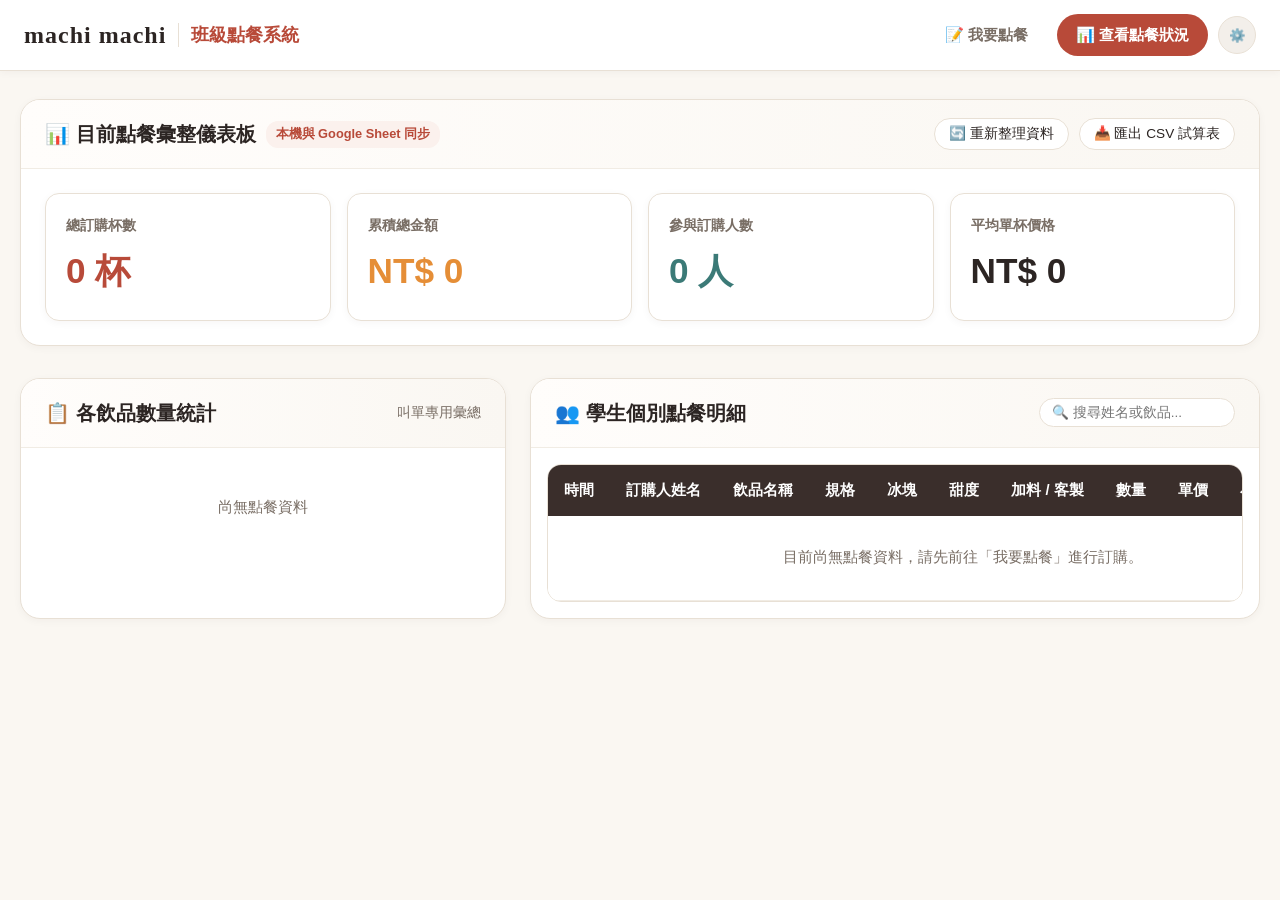
==== orders.html @ 0bf834de "feat: 麥吉 machi machi 班級手搖飲點餐系統 (遵循2列表單與即時價格規範)" ====
<!DOCTYPE html>
<html lang="zh-TW">
<head>
  <meta charset="UTF-8">
  <meta name="viewport" content="width=device-width, initial-scale=1.0">
  <title>查看目前點餐狀況 - 麥吉 machi machi</title>
  <link rel="stylesheet" href="css/style.css">
  <link rel="icon" href="data:image/svg+xml,<svg xmlns='http://www.w3.org/2000/svg' viewBox='0 0 100 100'><text y='.9em' font-size='90'>📊</text></svg>">
</head>
<body>

  <!-- 頂部功能與導覽列 -->
  <header class="site-header">
    <div class="header-inner">
      <a href="index.html" class="brand-area">
        <span class="brand-logo-text">machi machi</span>
        <div class="brand-divider"></div>
        <span class="brand-title">班級點餐系統</span>
      </a>
      <nav class="header-nav">
        <a href="index.html" class="nav-btn">📝 我要點餐</a>
        <a href="orders.html" class="nav-btn active">📊 查看點餐狀況</a>
        <button type="button" class="api-config-btn" id="openSettingsBtn" title="設定 Google Sheet 串接網址">⚙️</button>
      </nav>
    </div>
  </header>

  <!-- 頁面主體 -->
  <main class="page-container">

    <!-- 第一列：點餐狀況摘要統計看板 -->
    <section class="page-row" aria-label="第一列：點餐摘要看板">
      <div class="section-card">
        <div class="card-header-bar">
          <div class="card-title-group">
            <h2>📊 目前點餐彙整儀表板</h2>
            <span class="badge-tag" id="syncStatusBadge">本機與 Google Sheet 同步</span>
          </div>
          <div style="display:flex; gap:10px;">
            <button type="button" class="toggle-menu-btn" id="btnRefreshOrders">🔄 重新整理資料</button>
            <button type="button" class="toggle-menu-btn" id="btnExportCsv">📥 匯出 CSV 試算表</button>
          </div>
        </div>
        <div class="card-body">
          <div class="orders-stats-row">
            <div class="stat-box">
              <span class="stat-label">總訂購杯數</span>
              <span class="stat-number" id="statTotalCups">0</span>
            </div>
            <div class="stat-box">
              <span class="stat-label">累積總金額</span>
              <span class="stat-number" style="color:var(--color-accent);" id="statTotalPrice">NT$ 0</span>
            </div>
            <div class="stat-box">
              <span class="stat-label">參與訂購人數</span>
              <span class="stat-number" style="color:var(--color-teal);" id="statTotalPeople">0</span>
            </div>
            <div class="stat-box">
              <span class="stat-label">平均單杯價格</span>
              <span class="stat-number" style="color:var(--color-text-main);" id="statAvgPrice">NT$ 0</span>
            </div>
          </div>
        </div>
      </div>
    </section>

    <!-- 第二列：品項統計彙整 | 詳細點餐明細 -->
    <section class="page-row" style="display:grid; grid-template-columns: 0.8fr 1.2fr; gap:24px;" id="ordersDetailRow" aria-label="第二列：品項統計 | 詳細明細">
      
      <!-- 左區塊：品項分類統計 (方便團購店家快速叫單) -->
      <div class="section-card">
        <div class="card-header-bar">
          <div class="card-title-group">
            <h2>📋 各飲品數量統計</h2>
          </div>
          <span style="font-size:0.85rem; color:var(--color-text-muted);">叫單專用彙總</span>
        </div>
        <div class="card-body">
          <div id="summaryItemsContainer" style="display:flex; flex-direction:column; gap:10px; max-height:550px; overflow-y:auto;">
            <div class="empty-list-notice">尚無點餐資料</div>
          </div>
        </div>
      </div>

      <!-- 右區塊：詳細學生點餐明細列表 -->
      <div class="section-card">
        <div class="card-header-bar">
          <div class="card-title-group">
            <h2>👥 學生個別點餐明細</h2>
          </div>
          <input type="text" id="filterInput" placeholder="🔍 搜尋姓名或飲品..." style="padding:6px 12px; font-size:0.85rem; border:1px solid var(--color-border); border-radius:15px; outline:none;">
        </div>
        <div class="card-body" style="padding:16px;">
          <div class="orders-table-wrapper">
            <table class="orders-table">
              <thead>
                <tr>
                  <th>時間</th>
                  <th>訂購人姓名</th>
                  <th>飲品名稱</th>
                  <th>規格</th>
                  <th>冰塊</th>
                  <th>甜度</th>
                  <th>加料 / 客製</th>
                  <th>數量</th>
                  <th>單價</th>
                  <th>小計金額</th>
                  <th>備註</th>
                </tr>
              </thead>
              <tbody id="ordersTableBody">
                <tr>
                  <td colspan="11" style="text-align:center; padding:30px; color:var(--color-text-muted);">
                    目前尚無點餐資料，請先前往「我要點餐」進行訂購。
                  </td>
                </tr>
              </tbody>
            </table>
          </div>
        </div>
      </div>

    </section>

  </main>

  <!-- Google Sheet / Apps Script 設定彈跳視窗 -->
  <div class="modal-overlay" id="settingsModal">
    <div class="modal-content">
      <div class="modal-header">
        <h3 class="modal-title">⚙️ Google Sheet 串接設定</h3>
        <button type="button" class="modal-close-btn" id="closeSettingsModal">&times;</button>
      </div>
      <div style="margin-bottom:16px; font-size:0.9rem; color:var(--color-text-muted);">
        設定 Google Apps Script Web App URL 後，即可即時由 Google Sheet「2026手搖飲點餐記錄」拉取線上資料：
      </div>
      <div style="margin-bottom:16px;">
        <label for="appsScriptUrlInput" class="field-label">Apps Script Web App URL：</label>
        <input type="url" id="appsScriptUrlInput" class="text-input" placeholder="https://script.google.com/macros/s/.../exec">
      </div>
      <div style="display:flex; justify-content:flex-end; gap:10px;">
        <button type="button" class="toggle-menu-btn" id="btnTestApi">測試連線</button>
        <button type="button" class="btn-add-to-cart" id="btnSaveSettings" style="flex:none; padding:8px 20px;">儲存設定</button>
      </div>
    </div>
  </div>

  <script src="js/orders.js"></script>
</body>
</html>
---- css/style.css ----
/* ==========================================================================
   麥吉 machi machi 風格主題樣式
   簡約、明亮、溫潤米白與手搖茶飲色調
   ========================================================================== */

:root {
  --color-bg: #FAF7F2;
  --color-card-bg: #FFFFFF;
  --color-text-main: #2C2523;
  --color-text-muted: #796E65;
  --color-primary: #B84A39;       /* 麥吉磚紅 */
  --color-primary-hover: #9E3C2D;
  --color-primary-light: #FBF1ED;
  --color-accent: #E58E37;        /* 暖茶橘 */
  --color-accent-light: #FDF4EB;
  --color-teal: #3B7A77;          /* 綠茶/奶蓋青 */
  --color-border: #E8E0D5;
  --color-border-light: #F1ECE4;
  --shadow-sm: 0 2px 8px rgba(44, 37, 35, 0.04);
  --shadow-md: 0 6px 20px rgba(44, 37, 35, 0.08);
  --shadow-lg: 0 12px 32px rgba(44, 37, 35, 0.12);
  --radius-sm: 8px;
  --radius-md: 14px;
  --radius-lg: 20px;
  --font-family: -apple-system, BlinkMacSystemFont, "Segoe UI", Roboto, "Noto Sans TC", "PingFang TC", "Microsoft JhengHei", sans-serif;
}

* {
  box-sizing: border-box;
  margin: 0;
  padding: 0;
}

body {
  font-family: var(--font-family);
  background-color: var(--color-bg);
  color: var(--color-text-main);
  line-height: 1.6;
  min-height: 100vh;
}

/* 頂部導航列 */
.site-header {
  background-color: rgba(255, 255, 255, 0.95);
  backdrop-filter: blur(10px);
  border-bottom: 1px solid var(--color-border);
  position: sticky;
  top: 0;
  z-index: 100;
  box-shadow: var(--shadow-sm);
}

.header-inner {
  max-width: 1280px;
  margin: 0 auto;
  padding: 14px 24px;
  display: flex;
  justify-content: space-between;
  align-items: center;
}

.brand-area {
  display: flex;
  align-items: center;
  gap: 12px;
  text-decoration: none;
  color: inherit;
}

.brand-logo-text {
  font-family: "Georgia", serif;
  font-weight: bold;
  font-size: 1.5rem;
  letter-spacing: 1px;
  color: var(--color-text-main);
}

.brand-divider {
  width: 1px;
  height: 24px;
  background-color: var(--color-border);
}

.brand-title {
  font-size: 1.15rem;
  font-weight: 700;
  color: var(--color-primary);
}

.header-nav {
  display: flex;
  align-items: center;
  gap: 10px;
}

.nav-btn {
  display: inline-flex;
  align-items: center;
  gap: 6px;
  padding: 8px 18px;
  border-radius: 30px;
  font-size: 0.95rem;
  font-weight: 600;
  text-decoration: none;
  color: var(--color-text-muted);
  background-color: transparent;
  transition: all 0.2s ease;
  border: 1px solid transparent;
}

.nav-btn:hover {
  color: var(--color-primary);
  background-color: var(--color-primary-light);
}

.nav-btn.active {
  color: #FFFFFF;
  background-color: var(--color-primary);
}

.api-config-btn {
  background-color: #F3EFEA;
  color: var(--color-text-muted);
  border-radius: 50%;
  width: 38px;
  height: 38px;
  display: flex;
  align-items: center;
  justify-content: center;
  border: 1px solid var(--color-border);
  cursor: pointer;
  transition: all 0.2s ease;
}

.api-config-btn:hover {
  background-color: #E8E0D5;
  color: var(--color-text-main);
}

/* 主頁面容器 (以列排版) */
.page-container {
  max-width: 1280px;
  margin: 28px auto;
  padding: 0 20px 60px 20px;
  display: flex;
  flex-direction: column;
  gap: 32px; /* 各列之間的間距 */
}

/* 列 (Page Row) 通用樣式 */
.page-row {
  width: 100%;
}

/* 區塊卡片通透樣式 */
.section-card {
  background-color: var(--color-card-bg);
  border-radius: var(--radius-lg);
  border: 1px solid var(--color-border);
  box-shadow: var(--shadow-sm);
  overflow: hidden;
  transition: box-shadow 0.2s ease;
}

.section-card:hover {
  box-shadow: var(--shadow-md);
}

.card-header-bar {
  padding: 18px 24px;
  background: linear-gradient(to right, #FFFDFB, #FAF7F2);
  border-bottom: 1px solid var(--color-border-light);
  display: flex;
  justify-content: space-between;
  align-items: center;
}

.card-title-group {
  display: flex;
  align-items: center;
  gap: 10px;
}

.card-title-group h2 {
  font-size: 1.25rem;
  font-weight: 700;
  color: var(--color-text-main);
}

.badge-tag {
  display: inline-block;
  padding: 3px 10px;
  border-radius: 12px;
  font-size: 0.8rem;
  font-weight: 600;
  background-color: var(--color-primary-light);
  color: var(--color-primary);
}

.card-body {
  padding: 24px;
}

/* ==========================================================================
   第 1 列：菜單 (等比例縮放，不可裁切)
   ========================================================================== */
.row-1-menu .menu-view-container {
  display: flex;
  flex-direction: column;
  align-items: center;
  background-color: #F8F5EF;
  padding: 20px;
  border-radius: var(--radius-md);
}

.menu-img-wrapper {
  width: 100%;
  max-width: 820px;
  display: flex;
  justify-content: center;
  align-items: center;
  overflow: hidden;
  background-color: #FFFFFF;
  padding: 12px;
  border-radius: var(--radius-md);
  border: 1px solid var(--color-border);
  box-shadow: var(--shadow-sm);
}

/* 菜單圖片：嚴格等比例縮放，不可裁切 */
.menu-img {
  width: 100%;
  height: auto;
  max-height: 80vh;
  object-fit: contain;
  display: block;
  border-radius: var(--radius-sm);
  transition: transform 0.25s ease;
  cursor: zoom-in;
}

.menu-toolbar {
  margin-top: 12px;
  display: flex;
  align-items: center;
  gap: 12px;
  font-size: 0.88rem;
  color: var(--color-text-muted);
}

.toggle-menu-btn {
  background-color: #FFFFFF;
  border: 1px solid var(--color-border);
  border-radius: 20px;
  padding: 6px 14px;
  font-size: 0.85rem;
  cursor: pointer;
  color: var(--color-text-main);
  transition: all 0.2s;
}

.toggle-menu-btn:hover {
  background-color: var(--color-primary-light);
  color: var(--color-primary);
}

/* ==========================================================================
   第 2 列：表單 | 價格 (左右兩大區塊)
   ========================================================================== */
.row-2-order-grid {
  display: grid;
  grid-template-columns: 1.35fr 0.95fr; /* 表單 | 價格 */
  gap: 24px;
  align-items: start;
}

/* 左區塊：表單 */
.form-section-content {
  display: flex;
  flex-direction: column;
  gap: 24px;
}

/* 輸入姓名區塊 */
.customer-name-card {
  background-color: var(--color-primary-light);
  border: 1px solid #F2DDD5;
  border-radius: var(--radius-md);
  padding: 16px 20px;
}

.field-label {
  display: block;
  font-size: 0.95rem;
  font-weight: 700;
  margin-bottom: 8px;
  color: var(--color-text-main);
}

.required-star {
  color: var(--color-primary);
  margin-left: 4px;
}

.text-input {
  width: 100%;
  padding: 12px 16px;
  border: 1.5px solid var(--color-border);
  border-radius: var(--radius-md);
  font-size: 1rem;
  background-color: #FFFFFF;
  color: var(--color-text-main);
  outline: none;
  transition: border-color 0.2s, box-shadow 0.2s;
}

.text-input:focus {
  border-color: var(--color-primary);
  box-shadow: 0 0 0 3px rgba(184, 74, 57, 0.15);
}

/* 分類快速切換籤 (友善餐點選擇) */
.category-tabs {
  display: flex;
  gap: 8px;
  overflow-x: auto;
  padding-bottom: 6px;
  scrollbar-width: thin;
}

.cat-tab-btn {
  white-space: nowrap;
  padding: 8px 16px;
  border-radius: 20px;
  font-size: 0.92rem;
  font-weight: 600;
  background-color: #F4EFEB;
  border: 1px solid transparent;
  color: var(--color-text-muted);
  cursor: pointer;
  transition: all 0.2s ease;
}

.cat-tab-btn:hover {
  background-color: #EBE3DB;
  color: var(--color-text-main);
}

.cat-tab-btn.active {
  background-color: var(--color-text-main);
  color: #FFFFFF;
}

/* 飲料卡片清單 */
.drink-cards-grid {
  display: grid;
  grid-template-columns: repeat(auto-fill, minmax(240px, 1fr));
  gap: 14px;
  max-height: 480px;
  overflow-y: auto;
  padding-right: 6px;
}

.drink-card {
  background-color: #FFFFFF;
  border: 1.5px solid var(--color-border);
  border-radius: var(--radius-md);
  padding: 14px 16px;
  cursor: pointer;
  transition: all 0.2s ease;
  display: flex;
  flex-direction: column;
  justify-content: space-between;
  position: relative;
}

.drink-card:hover {
  border-color: var(--color-accent);
  transform: translateY(-2px);
  box-shadow: var(--shadow-sm);
}

.drink-card.selected {
  border-color: var(--color-primary);
  background-color: #FFFDFD;
  box-shadow: 0 0 0 2px var(--color-primary);
}

.drink-card-top {
  display: flex;
  justify-content: space-between;
  align-items: flex-start;
  margin-bottom: 6px;
}

.drink-name {
  font-size: 1.05rem;
  font-weight: 700;
  color: var(--color-text-main);
}

.drink-tags {
  display: flex;
  gap: 4px;
  flex-wrap: wrap;
}

.mini-tag {
  font-size: 0.72rem;
  padding: 2px 6px;
  border-radius: 6px;
  background-color: #F0ECE6;
  color: var(--color-text-muted);
}

.mini-tag.hot {
  background-color: #FDF0ED;
  color: var(--color-primary);
}

.mini-tag.star {
  background-color: #FEF7E8;
  color: var(--color-accent);
}

.drink-desc {
  font-size: 0.8rem;
  color: var(--color-text-muted);
  margin-bottom: 10px;
  line-height: 1.4;
}

.drink-price-line {
  display: flex;
  justify-content: space-between;
  align-items: center;
  border-top: 1px dashed var(--color-border-light);
  padding-top: 8px;
  margin-top: auto;
}

.drink-default-size {
  font-size: 0.85rem;
  color: var(--color-text-muted);
}

.drink-price {
  font-size: 1.15rem;
  font-weight: 800;
  color: var(--color-primary);
}

/* 客製化配置面板 (當選定飲料時展開) */
.customizer-box {
  background-color: #FAF8F5;
  border: 1.5px solid var(--color-border);
  border-radius: var(--radius-md);
  padding: 20px;
  display: flex;
  flex-direction: column;
  gap: 18px;
}

.customizer-header {
  display: flex;
  justify-content: space-between;
  align-items: center;
  border-bottom: 1px solid var(--color-border);
  padding-bottom: 10px;
}

.selected-drink-title {
  font-size: 1.15rem;
  font-weight: 800;
  color: var(--color-primary);
}

.opt-group {
  display: flex;
  flex-direction: column;
  gap: 8px;
}

.opt-title {
  font-size: 0.9rem;
  font-weight: 700;
  color: var(--color-text-main);
  display: flex;
  align-items: center;
  justify-content: space-between;
}

.opt-badge-note {
  font-size: 0.78rem;
  font-weight: normal;
  color: var(--color-text-muted);
}

.pill-options-grid {
  display: flex;
  flex-wrap: wrap;
  gap: 8px;
}

.pill-radio-label {
  position: relative;
  cursor: pointer;
}

.pill-radio-label input {
  position: absolute;
  opacity: 0;
  width: 0;
  height: 0;
}

.pill-btn {
  display: inline-flex;
  align-items: center;
  padding: 7px 14px;
  border-radius: 20px;
  background-color: #FFFFFF;
  border: 1px solid var(--color-border);
  font-size: 0.88rem;
  color: var(--color-text-main);
  transition: all 0.2s;
  user-select: none;
}

.pill-radio-label input:checked + .pill-btn {
  background-color: var(--color-primary);
  border-color: var(--color-primary);
  color: #FFFFFF;
  font-weight: 600;
}

.pill-btn.locked {
  background-color: #EDE8E1;
  color: #8C847D;
  border-style: dashed;
  cursor: not-allowed;
}

/* 加料多選按鈕 */
.toppings-grid {
  display: grid;
  grid-template-columns: repeat(auto-fill, minmax(130px, 1fr));
  gap: 8px;
}

.topping-checkbox-label {
  display: flex;
  align-items: center;
  justify-content: space-between;
  padding: 8px 12px;
  background-color: #FFFFFF;
  border: 1px solid var(--color-border);
  border-radius: var(--radius-sm);
  cursor: pointer;
  font-size: 0.88rem;
  transition: all 0.2s;
}

.topping-checkbox-label.disabled {
  opacity: 0.5;
  cursor: not-allowed;
  background-color: #F4EFEB;
}

.topping-checkbox-label input {
  margin-right: 6px;
  accent-color: var(--color-primary);
}

/* 數量選擇與加入按鈕 */
.qty-and-add-row {
  display: flex;
  align-items: center;
  gap: 16px;
  margin-top: 8px;
  padding-top: 14px;
  border-top: 1px solid var(--color-border);
}

.qty-counter {
  display: flex;
  align-items: center;
  border: 1.5px solid var(--color-border);
  border-radius: 24px;
  background-color: #FFFFFF;
  overflow: hidden;
}

.qty-btn {
  width: 38px;
  height: 38px;
  background: none;
  border: none;
  font-size: 1.2rem;
  font-weight: bold;
  cursor: pointer;
  color: var(--color-text-main);
  transition: background-color 0.2s;
}

.qty-btn:hover {
  background-color: #F4EFEB;
}

.qty-number {
  width: 44px;
  text-align: center;
  font-size: 1.05rem;
  font-weight: 700;
  border: none;
  outline: none;
}

.btn-add-to-cart {
  flex: 1;
  padding: 12px 20px;
  border-radius: 24px;
  background-color: var(--color-accent);
  color: #FFFFFF;
  border: none;
  font-size: 1rem;
  font-weight: 700;
  cursor: pointer;
  transition: all 0.2s ease;
  box-shadow: 0 4px 12px rgba(229, 142, 55, 0.25);
}

.btn-add-to-cart:hover {
  background-color: #CF7A27;
  transform: translateY(-1px);
}

/* ==========================================================================
   右區塊：價格結算與送出
   ========================================================================== */
.price-section-content {
  display: flex;
  flex-direction: column;
  gap: 20px;
  position: sticky;
  top: 90px;
}

/* 當前選擇即時試算 */
.live-calc-box {
  background-color: #FAF6F0;
  border-radius: var(--radius-md);
  border: 1px dashed var(--color-border);
  padding: 18px;
}

.calc-title {
  font-size: 0.95rem;
  font-weight: 700;
  margin-bottom: 10px;
  color: var(--color-text-muted);
}

.calc-row {
  display: flex;
  justify-content: space-between;
  margin-bottom: 6px;
  font-size: 0.92rem;
}

.calc-row.total-row {
  border-top: 1.5px solid var(--color-border);
  padding-top: 10px;
  margin-top: 8px;
  font-size: 1.1rem;
  font-weight: 800;
  color: var(--color-primary);
}

.big-price {
  font-size: 1.8rem;
  font-weight: 900;
}

/* 點餐清單 (購物車列表) */
.order-list-box {
  background-color: #FFFFFF;
  border: 1px solid var(--color-border);
  border-radius: var(--radius-md);
  padding: 16px;
  max-height: 320px;
  overflow-y: auto;
}

.order-list-header {
  font-size: 0.95rem;
  font-weight: 700;
  margin-bottom: 12px;
  display: flex;
  justify-content: space-between;
  align-items: center;
}

.empty-list-notice {
  text-align: center;
  padding: 24px 10px;
  color: var(--color-text-muted);
  font-size: 0.92rem;
}

.order-item-row {
  display: flex;
  justify-content: space-between;
  align-items: flex-start;
  padding: 10px 0;
  border-bottom: 1px solid var(--color-border-light);
}

.order-item-row:last-child {
  border-bottom: none;
}

.item-info-main {
  flex: 1;
}

.item-name-size {
  font-weight: 700;
  font-size: 0.95rem;
  color: var(--color-text-main);
}

.item-spec-tags {
  font-size: 0.8rem;
  color: var(--color-text-muted);
  margin-top: 2px;
}

.item-qty-price {
  text-align: right;
  margin-left: 12px;
}

.item-total-cost {
  font-weight: 700;
  color: var(--color-primary);
}

.btn-remove-item {
  background: none;
  border: none;
  color: #C0AFA6;
  cursor: pointer;
  padding: 2px 6px;
  font-size: 0.85rem;
  transition: color 0.2s;
}

.btn-remove-item:hover {
  color: #D9534F;
}

/* 送出總金額大看板 */
.grand-total-banner {
  background: linear-gradient(135deg, #3A2E2B 0%, #221A18 100%);
  color: #FFFFFF;
  padding: 20px;
  border-radius: var(--radius-md);
  box-shadow: var(--shadow-md);
}

.grand-total-top {
  display: flex;
  justify-content: space-between;
  align-items: center;
  font-size: 0.95rem;
  opacity: 0.85;
}

.grand-total-value {
  font-size: 2.2rem;
  font-weight: 900;
  color: #F8B153;
  margin: 6px 0 16px 0;
  display: flex;
  align-items: baseline;
  gap: 4px;
}

.grand-total-value span {
  font-size: 1.1rem;
}

/* 表單送出按鈕 (必須連同即時價格一起送出) */
.btn-submit-order {
  width: 100%;
  padding: 16px;
  border-radius: 30px;
  background-color: var(--color-primary);
  color: #FFFFFF;
  border: none;
  font-size: 1.15rem;
  font-weight: 800;
  cursor: pointer;
  box-shadow: 0 4px 16px rgba(184, 74, 57, 0.35);
  transition: all 0.2s ease;
  display: flex;
  justify-content: center;
  align-items: center;
  gap: 8px;
}

.btn-submit-order:hover {
  background-color: var(--color-primary-hover);
  transform: translateY(-2px);
  box-shadow: 0 6px 20px rgba(184, 74, 57, 0.45);
}

.btn-submit-order:disabled {
  background-color: #B8ADA8;
  cursor: not-allowed;
  transform: none;
  box-shadow: none;
}

/* ==========================================================================
   查看點餐狀況網頁 (orders.html) 專用樣式
   ========================================================================== */
.orders-stats-row {
  display: grid;
  grid-template-columns: repeat(auto-fit, minmax(220px, 1fr));
  gap: 16px;
}

.stat-box {
  background-color: #FFFFFF;
  border: 1px solid var(--color-border);
  border-radius: var(--radius-md);
  padding: 20px;
  display: flex;
  flex-direction: column;
  gap: 6px;
  box-shadow: var(--shadow-sm);
}

.stat-label {
  font-size: 0.9rem;
  color: var(--color-text-muted);
  font-weight: 600;
}

.stat-number {
  font-size: 2.2rem;
  font-weight: 900;
  color: var(--color-primary);
}

.orders-table-wrapper {
  overflow-x: auto;
  border-radius: var(--radius-md);
  border: 1px solid var(--color-border);
}

.orders-table {
  width: 100%;
  border-collapse: collapse;
  text-align: left;
  font-size: 0.92rem;
  background-color: #FFFFFF;
}

.orders-table th {
  background-color: #3A2E2B;
  color: #FFFFFF;
  font-weight: 700;
  padding: 14px 16px;
  white-space: nowrap;
}

.orders-table td {
  padding: 12px 16px;
  border-bottom: 1px solid var(--color-border-light);
  color: var(--color-text-main);
}

.orders-table tr:hover {
  background-color: #FAF7F2;
}

/* 彈出視窗 Modal */
.modal-overlay {
  position: fixed;
  top: 0;
  left: 0;
  width: 100%;
  height: 100%;
  background-color: rgba(30, 24, 22, 0.6);
  backdrop-filter: blur(4px);
  display: flex;
  justify-content: center;
  align-items: center;
  z-index: 999;
  opacity: 0;
  pointer-events: none;
  transition: opacity 0.25s ease;
}

.modal-overlay.active {
  opacity: 1;
  pointer-events: auto;
}

.modal-content {
  background-color: #FFFFFF;
  border-radius: var(--radius-lg);
  max-width: 520px;
  width: 90%;
  padding: 28px;
  box-shadow: var(--shadow-lg);
  position: relative;
  transform: translateY(20px);
  transition: transform 0.25s ease;
}

.modal-overlay.active .modal-content {
  transform: translateY(0);
}

.modal-header {
  display: flex;
  justify-content: space-between;
  align-items: center;
  margin-bottom: 18px;
}

.modal-title {
  font-size: 1.25rem;
  font-weight: 800;
  color: var(--color-text-main);
}

.modal-close-btn {
  background: none;
  border: none;
  font-size: 1.5rem;
  cursor: pointer;
  color: var(--color-text-muted);
}

/* 響應式微調 */
@media (max-width: 900px) {
  .row-2-order-grid {
    grid-template-columns: 1fr; /* 小螢幕順序向下呈現 表單 -> 價格 */
  }

  .price-section-content {
    position: static;
  }
}
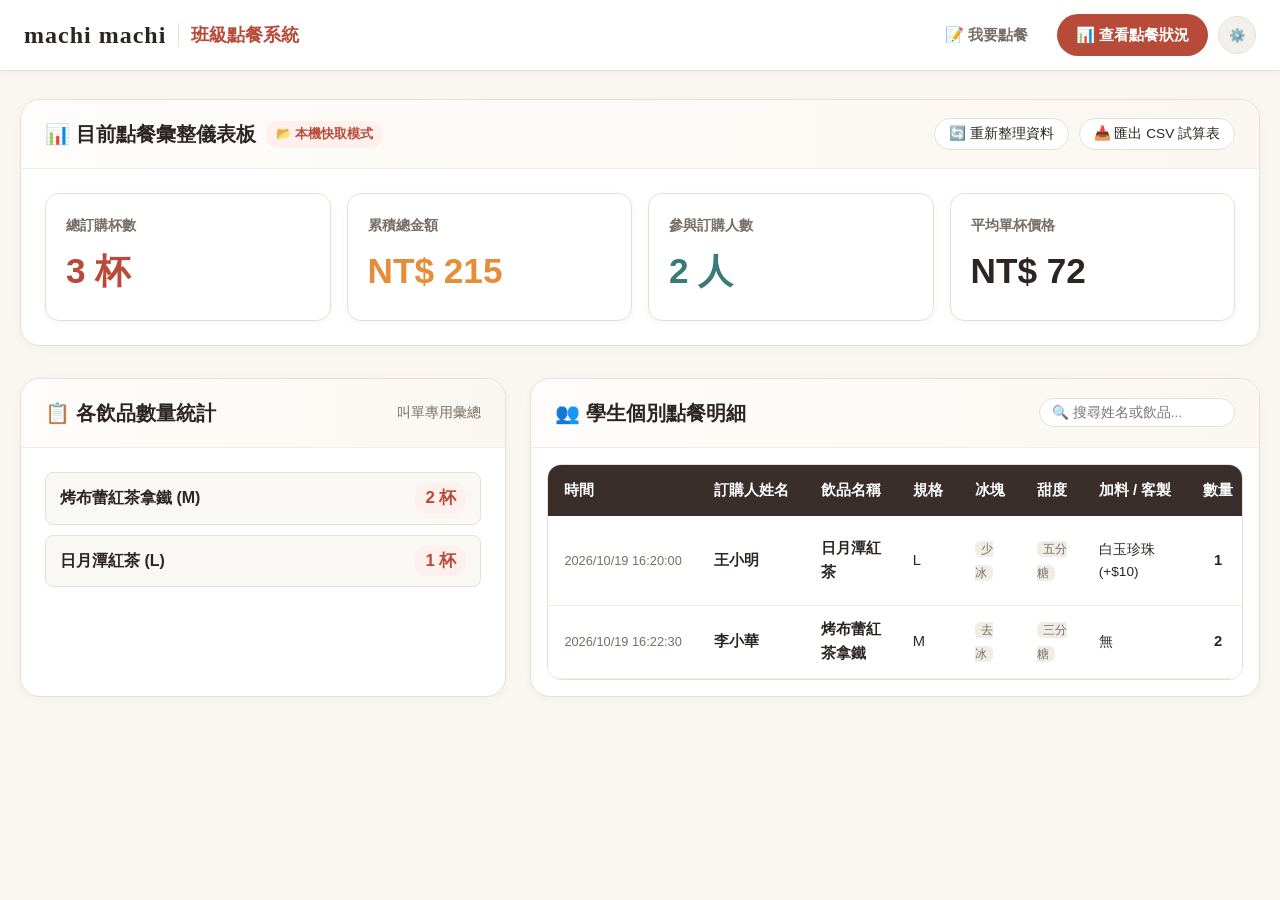
==== commit 20f38eee: "feat: 內建串接已部署之 Google Apps Script Web App 端點並完成雙向驗證" ====
--- a/orders.html
+++ b/orders.html
@@ -148,3 +148,4 @@
   <script src="js/orders.js"></script>
 </body>
 </html>
+
--- a/css/style.css
+++ b/css/style.css
@@ -957,3 +957,4 @@
     position: static;
   }
 }
+
